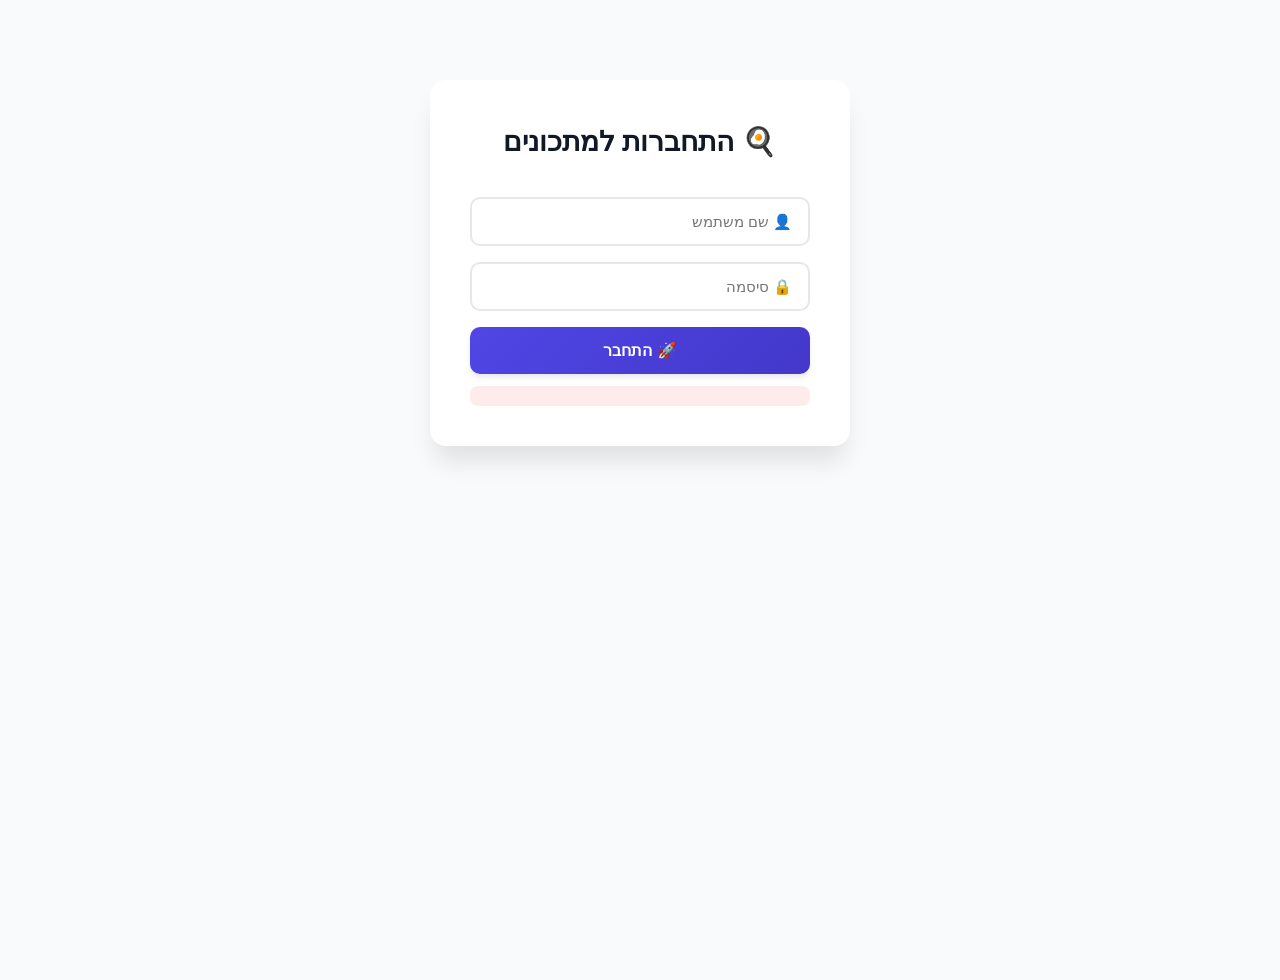
==== login.html @ 2aa7b150 "first commit" ====
<!DOCTYPE html>
<html lang="he" dir="rtl">
<head>
    <meta charset="UTF-8">
    <meta name="viewport" content="width=device-width, initial-scale=1.0">
    <title>התחברות - מתכונים</title>
    <link rel="stylesheet" href="css/style.css">
</head>
<body>
    <div class="login-container">
        <h1>🍳 התחברות למתכונים</h1>
        <form id="loginForm">
            <input type="text" id="username" placeholder="👤 שם משתמש" required>
            <input type="password" id="password" placeholder="🔒 סיסמה" required>
            <button type="submit">🚀 התחבר</button>
            <div id="error" class="error"></div>
        </form>
    </div>
    
    <script src="js/storage.js"></script>
    <script src="js/auth.js"></script>
</body>
</html>
---- css/style.css ----
* {
    margin: 0;
    padding: 0;
    box-sizing: border-box;
}

:root {
    --primary-color: #4f46e5;
    --primary-hover: #4338ca;
    --success-color: #10b981;
    --success-hover: #059669;
    --danger-color: #ef4444;
    --danger-hover: #dc2626;
    --bg-color: #f9fafb;
    --surface-color: #ffffff;
    --text-primary: #111827;
    --text-secondary: #6b7280;
    --border-color: #e5e7eb;
    --shadow-sm: 0 1px 2px 0 rgba(0, 0, 0, 0.05);
    --shadow-md: 0 4px 6px -1px rgba(0, 0, 0, 0.1);
    --shadow-lg: 0 10px 15px -3px rgba(0, 0, 0, 0.1);
    --shadow-xl: 0 20px 25px -5px rgba(0, 0, 0, 0.1);
}

body {
    font-family: 'Segoe UI', Tahoma, Geneva, Verdana, sans-serif;
    direction: rtl;
    text-align: right;
    background-color: var(--bg-color);
    color: var(--text-primary);
    line-height: 1.6;
    min-height: 100vh;
    transition: background-color 0.3s ease, color 0.3s ease;
}

/* Login Page */
.login-container {
    max-width: 420px;
    margin: 80px auto;
    padding: 40px;
    background: var(--surface-color);
    border-radius: 16px;
    box-shadow: var(--shadow-xl);
}

.login-container h1 {
    margin-bottom: 32px;
    font-size: 28px;
    font-weight: 700;
    color: var(--text-primary);
    text-align: center;
}

#loginForm input {
    width: 100%;
    padding: 14px 16px;
    margin-bottom: 16px;
    border: 2px solid var(--border-color);
    border-radius: 10px;
    font-size: 15px;
    transition: all 0.3s ease;
    background: var(--surface-color);
    color: var(--text-primary);
}

#loginForm input:focus {
    outline: none;
    border-color: var(--primary-color);
    box-shadow: 0 0 0 3px rgba(79, 70, 229, 0.1);
}

#loginForm button {
    width: 100%;
    padding: 14px;
    background: linear-gradient(135deg, var(--primary-color), var(--primary-hover));
    color: white;
    border: none;
    border-radius: 10px;
    cursor: pointer;
    font-size: 16px;
    font-weight: 600;
    transition: all 0.3s ease;
    box-shadow: var(--shadow-md);
}

#loginForm button:hover {
    transform: translateY(-2px);
    box-shadow: var(--shadow-lg);
}

#loginForm button:active {
    transform: translateY(0);
}

.error {
    color: var(--danger-color);
    margin-top: 12px;
    font-size: 14px;
    text-align: center;
    padding: 10px;
    background: rgba(239, 68, 68, 0.1);
    border-radius: 8px;
}

/* Recipes Page */
.recipes-header {
    max-width: 1200px;
    margin: 0 auto;
    padding: 32px 20px;
    display: flex;
    justify-content: space-between;
    align-items: center;
    flex-wrap: wrap;
    gap: 20px;
}

.recipes-header h1 {
    font-size: 36px;
    font-weight: 800;
    color: var(--text-primary);
    margin: 0;
}

.header-actions {
    display: flex;
    gap: 12px;
    align-items: center;
}

#searchInput {
    width: 320px;
    padding: 12px 20px;
    border: 2px solid var(--border-color);
    border-radius: 12px;
    font-size: 15px;
    transition: all 0.3s ease;
    background: var(--surface-color);
    color: var(--text-primary);
}

#searchInput:focus {
    outline: none;
    border-color: var(--primary-color);
    box-shadow: 0 0 0 3px rgba(79, 70, 229, 0.1);
}

.search-container {
    max-width: 1200px;
    margin: 0 auto;
    padding: 0 20px 24px;
}

.btn {
    padding: 12px 24px;
    background: linear-gradient(135deg, var(--success-color), var(--success-hover));
    color: white;
    border: none;
    border-radius: 10px;
    cursor: pointer;
    font-size: 15px;
    font-weight: 600;
    transition: all 0.3s ease;
    box-shadow: var(--shadow-md);
    display: inline-flex;
    align-items: center;
    gap: 8px;
}

.btn:hover {
    transform: translateY(-2px);
    box-shadow: var(--shadow-lg);
}

.btn:active {
    transform: translateY(0);
}

.recipes-grid {
    max-width: 1200px;
    margin: 0 auto;
    padding: 0 20px 40px;
    display: grid;
    grid-template-columns: repeat(auto-fill, minmax(280px, 1fr));
    gap: 24px;
}

.recipe-card {
    background: var(--surface-color);
    padding: 24px;
    border-radius: 16px;
    box-shadow: var(--shadow-md);
    transition: all 0.3s ease;
    border: 2px solid transparent;
    cursor: pointer;
}

.recipe-card:hover {
    transform: translateY(-8px);
    box-shadow: var(--shadow-xl);
    border-color: var(--primary-color);
}

.recipe-card h3 {
    margin-bottom: 20px;
    font-size: 20px;
    font-weight: 700;
    color: var(--text-primary);
    line-height: 1.4;
}

.recipe-card button {
    width: 100%;
    padding: 12px;
    background: var(--primary-color);
    color: white;
    border: none;
    border-radius: 10px;
    cursor: pointer;
    font-size: 15px;
    font-weight: 600;
    transition: all 0.3s ease;
}

.recipe-card button:hover {
    background: var(--primary-hover);
    transform: scale(1.02);
}

/* Modal */
.modal {
    display: none;
    position: fixed;
    top: 0;
    left: 0;
    width: 100%;
    height: 100%;
    background-color: rgba(0, 0, 0, 0.6);
    z-index: 1000;
    backdrop-filter: blur(4px);
    animation: fadeIn 0.3s ease;
}

@keyframes fadeIn {
    from { opacity: 0; }
    to { opacity: 1; }
}

.modal-content {
    background: var(--surface-color);
    margin: 60px auto;
    padding: 40px;
    width: 90%;
    max-width: 560px;
    border-radius: 20px;
    max-height: 85vh;
    overflow-y: auto;
    box-shadow: var(--shadow-xl);
    animation: slideUp 0.3s ease;
}

@keyframes slideUp {
    from {
        transform: translateY(30px);
        opacity: 0;
    }
    to {
        transform: translateY(0);
        opacity: 1;
    }
}

.modal-content h2 {
    margin-bottom: 28px;
    font-size: 26px;
    font-weight: 700;
    color: var(--text-primary);
}

.modal-content input,
.modal-content textarea {
    width: 100%;
    padding: 14px 16px;
    margin-bottom: 20px;
    border: 2px solid var(--border-color);
    border-radius: 10px;
    font-size: 15px;
    transition: all 0.3s ease;
    background: var(--surface-color);
    color: var(--text-primary);
    font-family: inherit;
}

.modal-content input:focus,
.modal-content textarea:focus {
    outline: none;
    border-color: var(--primary-color);
    box-shadow: 0 0 0 3px rgba(79, 70, 229, 0.1);
}

.modal-content textarea {
    min-height: 120px;
    resize: vertical;
}

.modal-buttons {
    display: flex;
    gap: 12px;
}

.modal-buttons button {
    flex: 1;
    padding: 14px;
    border: none;
    border-radius: 10px;
    cursor: pointer;
    font-size: 15px;
    font-weight: 600;
    transition: all 0.3s ease;
}

.btn-primary {
    background: linear-gradient(135deg, var(--primary-color), var(--primary-hover));
    color: white;
    box-shadow: var(--shadow-md);
}

.btn-primary:hover {
    transform: translateY(-2px);
    box-shadow: var(--shadow-lg);
}

.btn-secondary {
    background: var(--border-color);
    color: var(--text-secondary);
}

.btn-secondary:hover {
    background: #d1d5db;
}

/* Recipe Page */
.recipe-container {
    max-width: 900px;
    margin: 0 auto;
    padding: 40px 20px;
}

.recipe-content {
    background: var(--surface-color);
    padding: 40px;
    border-radius: 20px;
    box-shadow: var(--shadow-xl);
}

.back-link {
    display: inline-flex;
    align-items: center;
    gap: 8px;
    margin-bottom: 24px;
    color: var(--primary-color);
    text-decoration: none;
    font-weight: 600;
    font-size: 15px;
    transition: all 0.3s ease;
}

.back-link:hover {
    gap: 12px;
    color: var(--primary-hover);
}

.recipe-container h1 {
    margin-bottom: 32px;
    color: var(--text-primary);
    font-size: 36px;
    font-weight: 800;
    line-height: 1.2;
}

.reading-controls {
    display: flex;
    gap: 12px;
    margin-bottom: 40px;
    flex-wrap: wrap;
}

.reading-controls .btn {
    flex: 1;
    min-width: 160px;
    justify-content: center;
}

.btn-stop {
    background: linear-gradient(135deg, var(--danger-color), var(--danger-hover));
}

.btn-stop:hover:not(:disabled) {
    transform: translateY(-2px);
}

.btn-stop:disabled,
.btn:disabled {
    background: var(--border-color);
    cursor: not-allowed;
    transform: none;
    box-shadow: none;
    opacity: 0.6;
}

.recipe-section {
    margin-bottom: 40px;
}

.recipe-section:last-child {
    margin-bottom: 0;
}

.recipe-section h2 {
    margin-bottom: 20px;
    color: var(--text-primary);
    font-size: 24px;
    font-weight: 700;
    padding-bottom: 12px;
    border-bottom: 3px solid var(--primary-color);
    display: inline-block;
}

#ingredientsList,
#stepsList {
    padding-right: 24px;
    margin-top: 20px;
}

#ingredientsList li,
#stepsList li {
    margin-bottom: 14px;
    line-height: 1.8;
    padding: 12px 16px;
    border-radius: 10px;
    transition: all 0.3s ease;
    background: var(--bg-color);
    font-size: 15px;
}

#ingredientsList li:hover,
#stepsList li:hover {
    background: var(--border-color);
    transform: translateX(-4px);
}

#stepsList li {
    font-weight: 500;
}

/* Settings Page */
.settings-container {
    max-width: 700px;
    margin: 0 auto;
    padding: 40px 20px;
}

.settings-content {
    background: var(--surface-color);
    padding: 40px;
    border-radius: 20px;
    box-shadow: var(--shadow-xl);
}

.settings-container h1 {
    margin-bottom: 32px;
    font-size: 32px;
    font-weight: 800;
    color: var(--text-primary);
}

.setting-group {
    margin-bottom: 28px;
}

.setting-group label {
    display: block;
    margin-bottom: 10px;
    font-weight: 600;
    color: var(--text-primary);
    font-size: 15px;
}

.setting-group input,
.setting-group select {
    width: 100%;
    padding: 14px 16px;
    border: 2px solid var(--border-color);
    border-radius: 10px;
    font-size: 15px;
    transition: all 0.3s ease;
    background: var(--surface-color);
    color: var(--text-primary);
}

.setting-group input:focus,
.setting-group select:focus {
    outline: none;
    border-color: var(--primary-color);
    box-shadow: 0 0 0 3px rgba(79, 70, 229, 0.1);
}

.save-message {
    display: none;
    margin-top: 24px;
    padding: 16px;
    background: linear-gradient(135deg, rgba(16, 185, 129, 0.1), rgba(5, 150, 105, 0.1));
    color: var(--success-color);
    border: 2px solid var(--success-color);
    border-radius: 10px;
    text-align: center;
    font-weight: 600;
    animation: slideUp 0.3s ease;
}

/* Dark Theme */
body[data-theme="dark"] {
    --bg-color: #0f172a;
    --surface-color: #1e293b;
    --text-primary: #f1f5f9;
    --text-secondary: #94a3b8;
    --border-color: #334155;
}

body[data-theme="dark"] .recipe-card:hover {
    border-color: #6366f1;
}

body[data-theme="dark"] #ingredientsList li,
body[data-theme="dark"] #stepsList li {
    background: #0f172a;
}

body[data-theme="dark"] #ingredientsList li:hover,
body[data-theme="dark"] #stepsList li:hover {
    background: #334155;
}

body[data-theme="dark"] #stepsList li[style*="background-color"] {
    background-color: #422006 !important;
    border: 2px solid #f59e0b;
}

/* Responsive Design */
@media (max-width: 768px) {
    .recipes-header {
        flex-direction: column;
        align-items: stretch;
        padding: 24px 16px;
    }
    
    .recipes-header h1 {
        font-size: 28px;
    }
    
    .header-actions {
        flex-direction: column;
        width: 100%;
    }
    
    #searchInput {
        width: 100%;
    }
    
    .recipes-grid {
        grid-template-columns: 1fr;
        padding: 0 16px 32px;
        gap: 16px;
    }
    
    .recipe-container,
    .settings-container,
    .login-container {
        padding: 20px 16px;
    }
    
    .recipe-content,
    .settings-content {
        padding: 24px;
    }
    
    .modal-content {
        padding: 28px;
        margin: 40px 16px;
    }
    
    .reading-controls {
        flex-direction: column;
    }
    
    .reading-controls .btn {
        width: 100%;
    }
}
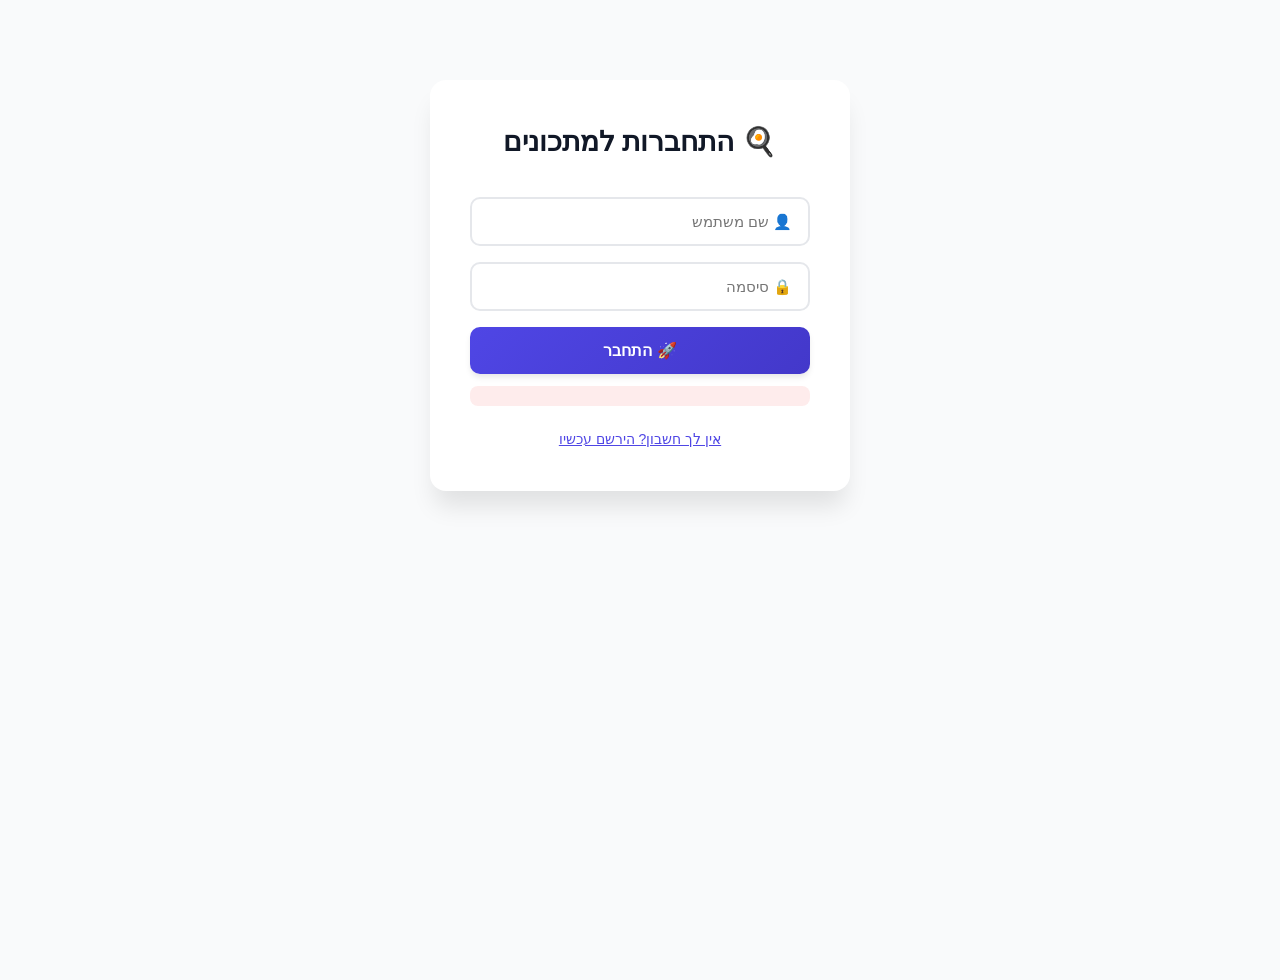
==== commit 076c8c83: "sign in" ====
--- a/login.html
+++ b/login.html
@@ -8,13 +8,29 @@
 </head>
 <body>
     <div class="login-container">
-        <h1>🍳 התחברות למתכונים</h1>
+        <h1 id="formTitle">🍳 התחברות למתכונים</h1>
+        
+        <!-- Login Form -->
         <form id="loginForm">
             <input type="text" id="username" placeholder="👤 שם משתמש" required>
             <input type="password" id="password" placeholder="🔒 סיסמה" required>
             <button type="submit">🚀 התחבר</button>
             <div id="error" class="error"></div>
         </form>
+        
+        <!-- Register Form (Hidden by default) -->
+        <form id="registerForm" style="display: none;">
+            <input type="text" id="regUsername" placeholder="👤 שם משתמש (לפחות 3 תווים)" required minlength="3">
+            <input type="password" id="regPassword" placeholder="🔒 סיסמה (לפחות 4 תווים)" required minlength="4">
+            <input type="password" id="regPasswordConfirm" placeholder="🔒 אימות סיסמה" required>
+            <button type="submit">✅ הירשם</button>
+            <div id="regError" class="error"></div>
+        </form>
+        
+        <!-- Toggle Button -->
+        <div style="text-align: center; margin-top: 20px;">
+            <button id="toggleBtn" class="toggle-btn">אין לך חשבון? הירשם עכשיו</button>
+        </div>
     </div>
     
     <script src="js/storage.js"></script>
--- a/css/style.css
+++ b/css/style.css
@@ -102,6 +102,20 @@
     border-radius: 8px;
 }
 
+.toggle-btn {
+    background: none;
+    border: none;
+    color: var(--primary-color);
+    cursor: pointer;
+    font-size: 14px;
+    text-decoration: underline;
+    transition: color 0.3s ease;
+}
+
+.toggle-btn:hover {
+    color: var(--primary-hover);
+}
+
 /* Recipes Page */
 .recipes-header {
     max-width: 1200px;
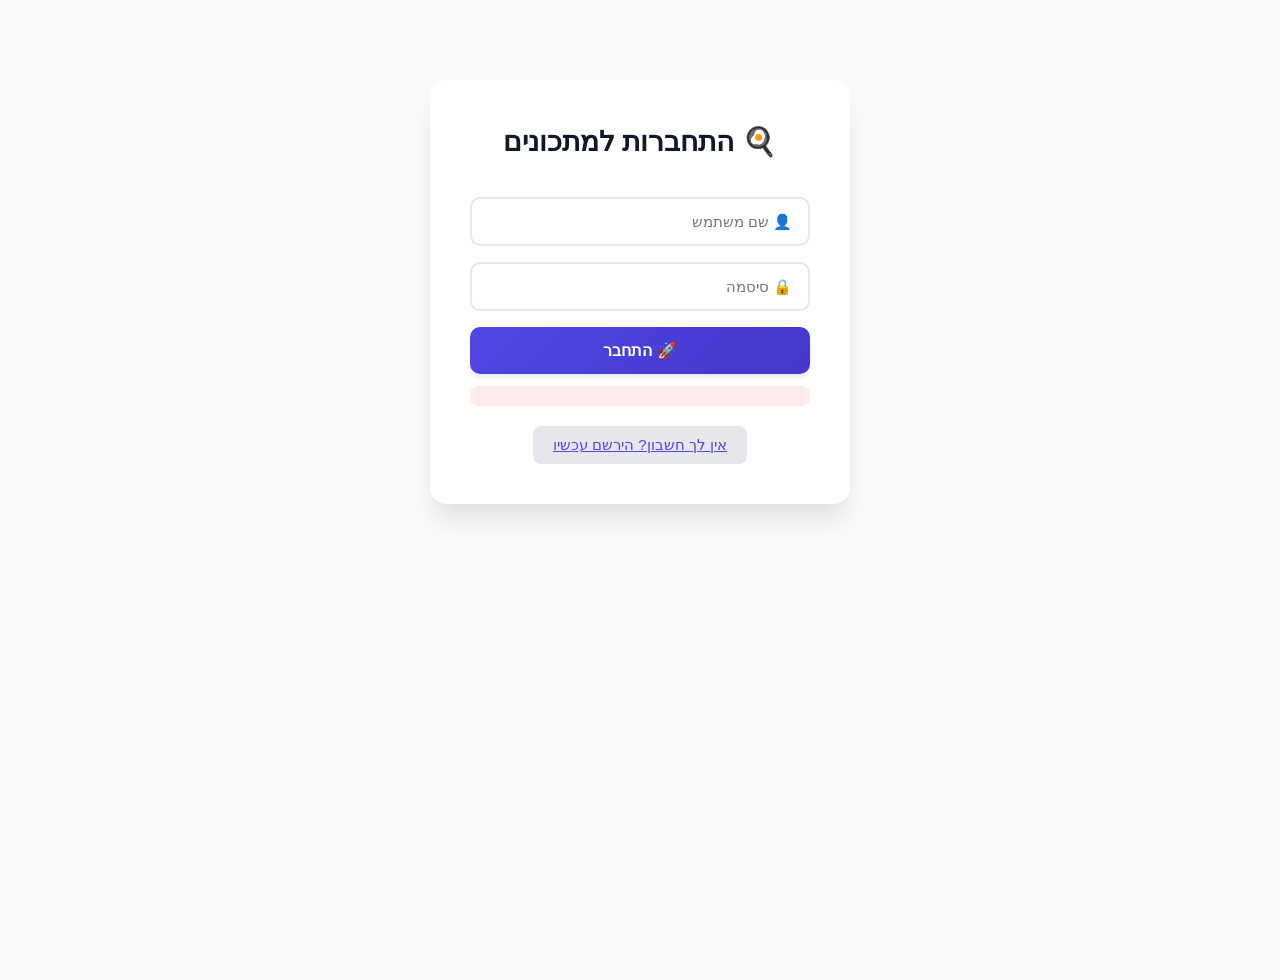
==== commit e8e50185: "fix הוראות" ====
--- a/login.html
+++ b/login.html
@@ -29,7 +29,7 @@
         
         <!-- Toggle Button -->
         <div style="text-align: center; margin-top: 20px;">
-            <button id="toggleBtn" class="toggle-btn">אין לך חשבון? הירשם עכשיו</button>
+            <button type="button" id="toggleBtn" class="toggle-btn" style="padding: 10px 20px; background: var(--border-color); border-radius: 8px; font-size: 15px;">אין לך חשבון? הירשם עכשיו</button>
         </div>
     </div>
     
